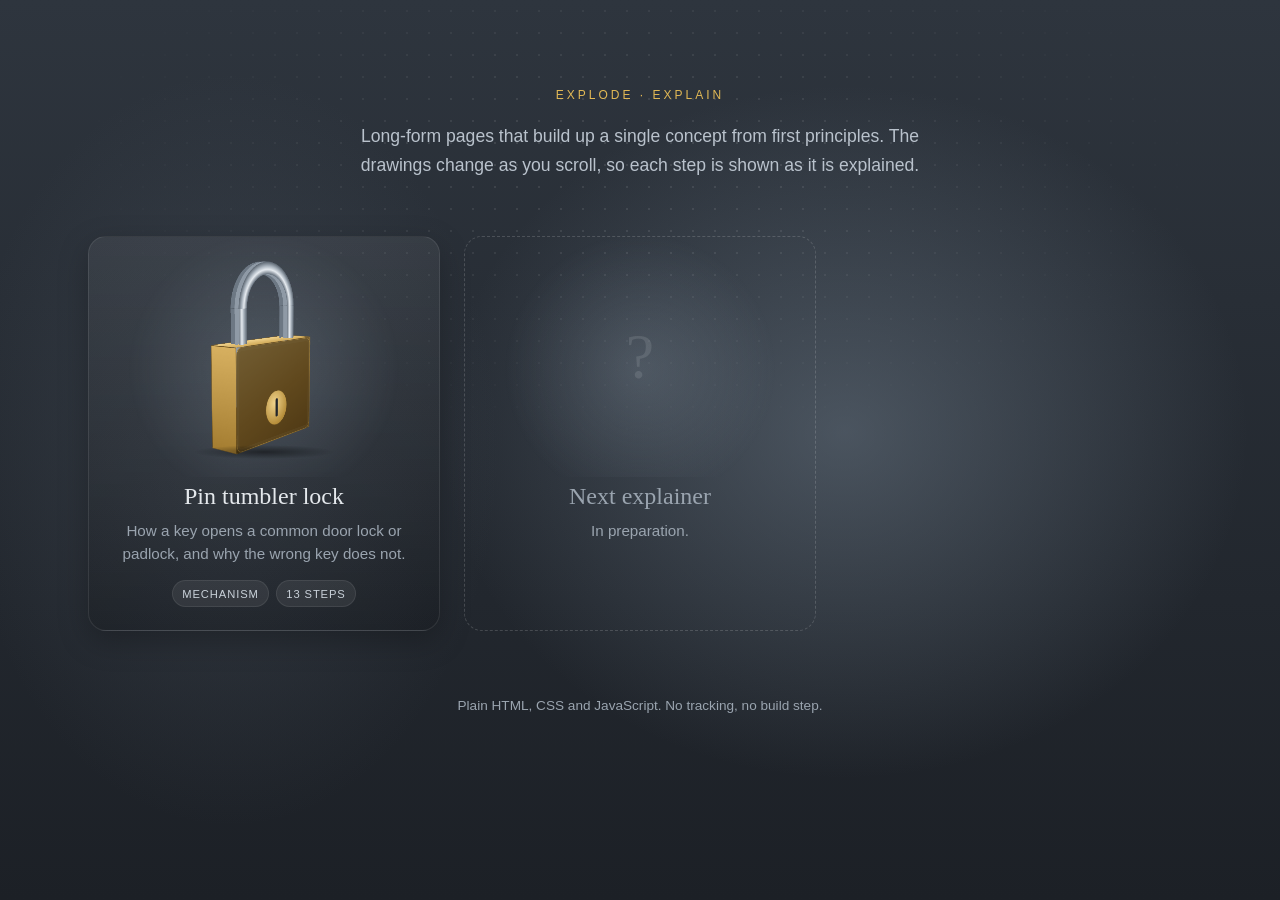
==== index.html @ 5054f6c0 "Initial commit" ====
<!DOCTYPE html>
<html lang="en">
<head>
  <meta charset="utf-8">
  <meta name="viewport" content="width=device-width, initial-scale=1">
  <title>Explainers</title>
  <meta name="description" content="Long-form pages that build up one concept at a time, with drawings that change as you scroll.">
  <link rel="stylesheet" href="shared/explainer.css">
  <link rel="stylesheet" href="shared/gallery.css">
  <!-- Card heroes: each explainer's padlock/diagram code and its hero.js -->
  <link rel="stylesheet" href="explainers/pin-tumbler-lock/padlock.css">
</head>
<body>
  <main class="gallery">
    <header class="masthead">
      <span class="kicker">Explode &middot; Explain</span>
      <p>Long-form pages that build up a single concept from first principles. The drawings change as you scroll, so each step is shown as it is explained.</p>
    </header>

    <section class="cards">
      <!-- To add an explainer: copy a card, set href, data-hero (the folder name), title, text and tags. -->
      <a class="card" href="explainers/pin-tumbler-lock/index.html">
        <div class="card-stage" data-hero="pin-tumbler-lock"></div>
        <div class="card-body">
          <h2>Pin tumbler lock</h2>
          <p>How a key opens a common door lock or padlock, and why the wrong key does not.</p>
          <div class="tags"><span class="tag">Mechanism</span><span class="tag">13 steps</span></div>
        </div>
      </a>

      <div class="card soon" aria-hidden="true">
        <div class="card-stage">?</div>
        <div class="card-body">
          <h2>Next explainer</h2>
          <p>In preparation.</p>
        </div>
      </div>
    </section>

    <footer class="site-footer">Plain HTML, CSS and JavaScript. No tracking, no build step.</footer>
  </main>

  <script src="explainers/pin-tumbler-lock/padlock.js"></script>
  <script src="explainers/pin-tumbler-lock/hero.js"></script>
  <script>
    // Start each card's hero animation and run them all in one loop.
    (function () {
      var reduce = window.matchMedia("(prefers-reduced-motion: reduce)").matches;
      var items = [];
      document.querySelectorAll("[data-hero]").forEach(function (stage) {
        var make = (window.ExplainerHeroes || {})[stage.dataset.hero];
        if (!make) return;
        var card = stage.closest(".card");
        var item = { update: make(stage), hover: false };
        card.addEventListener("mouseenter", function () { item.hover = true; });
        card.addEventListener("mouseleave", function () { item.hover = false; });
        card.addEventListener("focus", function () { item.hover = true; });
        card.addEventListener("blur", function () { item.hover = false; });
        items.push(item);
      });
      var last = performance.now();
      function frame(now) {
        var dt = reduce ? 0 : Math.min(0.1, (now - last) / 1000);
        last = now;
        items.forEach(function (it) { it.update(dt, it.hover); });
        requestAnimationFrame(frame);
      }
      frame(last);
    })();
  </script>
</body>
</html>
---- shared/explainer.css ----
/* Shared theme and layout for all explainers.
   Slate background with a soft spotlight behind the stage and the text. */

:root {
  --bg-deep: #1c2026;
  --bg-mid: #2e353e;
  --bg-light: #4f5a66;
  --text: #e4e8ec;
  --muted: #9aa4af;
  --rule: rgba(255, 255, 255, 0.12);
  --accent: #e2b955;
  --ok: #7fd49b;
  --bad: #ee6b6b;
  --link: #9cc3ef;
  --serif: "Linux Libertine", "Georgia", "Times New Roman", serif;
  --sans: -apple-system, "Segoe UI", "Helvetica Neue", Arial, sans-serif;
  --text-col: 30rem;
}

* { box-sizing: border-box; }

html { background: var(--bg-deep); }

body {
  margin: 0;
  color: var(--text);
  font: 17px/1.65 var(--sans);
  -webkit-font-smoothing: antialiased;
}

/* Fixed background: dark slate with two soft pools of light. */
body::before {
  content: "";
  position: fixed;
  inset: 0;
  z-index: -1;
  background:
    radial-gradient(ellipse 45% 55% at 66% 48%, rgba(120, 135, 150, 0.45), transparent 70%),
    radial-gradient(ellipse 30% 60% at 18% 50%, rgba(110, 122, 136, 0.22), transparent 70%),
    linear-gradient(180deg, var(--bg-mid), var(--bg-deep));
}

a { color: var(--link); }

h1, h2, h3 {
  font-family: var(--serif);
  font-weight: normal;
  line-height: 1.25;
}

h1 {
  font-size: 2.4rem;
  margin: 0 0 0.4rem;
  padding-bottom: 0.3rem;
  border-bottom: 1px solid var(--rule);
}

h2 {
  font-size: 1.55rem;
  margin: 0 0 0.6rem;
  padding-bottom: 0.25rem;
  border-bottom: 1px solid var(--rule);
}

p { margin: 0 0 0.9rem; }

dfn { font-style: normal; font-weight: 600; }

/* Terms that light up a part of the drawing */
dfn[data-part] {
  cursor: help;
  border-bottom: 1px dotted rgba(226, 185, 85, 0.7);
  transition: color 0.2s;
}
dfn[data-part]:hover, dfn[data-part]:focus {
  color: var(--accent);
  outline: none;
}

/* ---------- Top bar and progress ---------- */

.topbar {
  position: fixed;
  top: 0; left: 0; right: 0;
  z-index: 10;
  padding: 0.5rem 1.25rem;
  font-size: 0.85rem;
  color: var(--muted);
}

.topbar a { color: var(--muted); text-decoration: none; }
.topbar a:hover { color: var(--text); }

.progress {
  position: fixed;
  top: 0; left: 0;
  height: 2px;
  width: 0;
  z-index: 11;
  background: var(--accent);
  opacity: 0.7;
}

/* ---------- Two-column scrollytelling layout ---------- */

.explainer {
  display: grid;
  grid-template-columns: minmax(18rem, var(--text-col)) 1fr;
}

.stage {
  grid-column: 2;
  grid-row: 1;
  position: sticky;
  top: 0;
  height: 100vh;
  height: 100svh;
  overflow: hidden;
}

.steps {
  grid-column: 1;
  grid-row: 1;
  padding: 0 1.5rem 0 2.5rem;
}

.step {
  /* Each step needs some scroll length to drive its animation, but not a
     full screen: 60% keeps neighbouring text blocks close together. */
  min-height: 60vh;
  min-height: 60svh;
  display: flex;
  flex-direction: column;
  justify-content: center;
  padding: 1.5rem 0;
  opacity: 0.25;
  transition: opacity 0.4s;
}

.step.is-active { opacity: 1; }

.step.hero { min-height: 100vh; min-height: 100svh; position: relative; }

/* "Scroll to begin" cue at the bottom of the first screen */
.scroll-cue {
  position: absolute;
  left: 0;
  bottom: 2rem;
  display: flex;
  align-items: center;
  gap: 0.75rem;
  font-size: 0.8rem;
  letter-spacing: 0.12em;
  text-transform: uppercase;
  color: var(--accent);
}
.scroll-cue .chevron {
  width: 10px;
  height: 10px;
  border-right: 2px solid currentColor;
  border-bottom: 2px solid currentColor;
  transform: rotate(45deg);
  animation: cue-bounce 1.6s ease-in-out infinite;
}
@keyframes cue-bounce {
  0%, 100% { transform: translateY(-3px) rotate(45deg); opacity: 0.5; }
  50% { transform: translateY(4px) rotate(45deg); opacity: 1; }
}

/* ---------- Chapter rail ---------- */

.rail {
  position: fixed;
  right: 1.1rem;
  top: 50%;
  transform: translateY(-50%);
  z-index: 9;
  display: flex;
  flex-direction: column;
  gap: 0.55rem;
}
.rail button {
  position: relative;
  width: 9px;
  height: 9px;
  padding: 0;
  border-radius: 50%;
  border: 1px solid rgba(255, 255, 255, 0.35);
  background: transparent;
  cursor: pointer;
  transition: background 0.3s, transform 0.3s, border-color 0.3s;
}
.rail button:hover { border-color: var(--accent); }
.rail button.is-active {
  background: var(--accent);
  border-color: var(--accent);
  transform: scale(1.3);
}
.rail button::after {
  content: attr(data-label);
  position: absolute;
  right: 1.2rem;
  top: 50%;
  transform: translateY(-50%);
  white-space: nowrap;
  font: 0.8rem var(--sans);
  color: var(--text);
  background: rgba(20, 24, 29, 0.9);
  padding: 0.2rem 0.55rem;
  border-radius: 4px;
  opacity: 0;
  pointer-events: none;
  transition: opacity 0.2s;
}
.rail button:hover::after, .rail button:focus-visible::after { opacity: 1; }

.step .caption {
  color: var(--muted);
  font-size: 0.85rem;
}

.step ul, .step ol { margin: 0 0 0.9rem; padding-left: 1.3rem; }
.step li { margin-bottom: 0.25rem; }

.scroll-hint {
  margin-top: 1.5rem;
  color: var(--muted);
  font-size: 0.85rem;
}

/* Wikipedia-style infobox */
.infobox {
  font-size: 0.85rem;
  border: 1px solid var(--rule);
  background: rgba(0, 0, 0, 0.15);
  border-collapse: collapse;
  margin: 0.5rem 0 1rem;
  width: 100%;
}
.infobox th, .infobox td {
  text-align: left;
  vertical-align: top;
  padding: 0.3rem 0.6rem;
  border-top: 1px solid var(--rule);
}
.infobox th { color: var(--muted); font-weight: normal; width: 35%; }

/* ---------- Footer notes (outside the scroll steps) ---------- */

.after {
  max-width: 46rem;
  margin: 0 auto;
  padding: 4rem 1.5rem 6rem;
}

.note {
  border: 1px solid var(--rule);
  border-left: 3px solid var(--accent);
  background: rgba(0, 0, 0, 0.18);
  padding: 1rem 1.25rem;
  margin-bottom: 2rem;
}

.note h3 { margin: 0 0 0.5rem; font-size: 1.15rem; }

/* ---------- Narrow screens ----------
   The drawing stays fixed in the top half. Text scrolls up from below and
   slides under the drawing, fading out at its lower edge, so the only text
   visible is in the lower half, next to the scene it describes. */

@media (max-width: 800px) {
  .explainer { display: block; }
  .stage {
    position: sticky;
    top: 0;
    height: 50vh;
    height: 50svh;
    z-index: 2;
    /* Opaque, with a soft fade at the bottom edge for text passing under it */
    background:
      radial-gradient(ellipse 80% 70% at 50% 45%, rgba(120, 135, 150, 0.35), transparent 75%),
      linear-gradient(180deg, var(--bg-mid), #283038);
    -webkit-mask-image: linear-gradient(180deg, #000 calc(100% - 2.5rem), transparent);
    mask-image: linear-gradient(180deg, #000 calc(100% - 2.5rem), transparent);
  }
  .steps { position: relative; z-index: 1; padding: 0 1.25rem; }
  .step {
    min-height: 50vh;
    min-height: 50svh;
    justify-content: center;
    padding: 1rem 0;
    opacity: 0.15;
  }
  .step.is-active { opacity: 1; }
  .step.hero {
    min-height: 50vh;
    min-height: 50svh;
    padding-bottom: 3.5rem;
  }
  .scroll-cue { bottom: 1rem; }
  .rail { display: none; }
  .topbar { z-index: 12; }
  h1 { font-size: 1.9rem; }
  .infobox { display: none; }
}

@media (prefers-reduced-motion: reduce) {
  .step { transition: none; }
}
---- shared/gallery.css ----
/* Gallery (home page) styles. Builds on explainer.css. */

.gallery {
  max-width: 72rem;
  margin: 0 auto;
  padding: 5rem 1.5rem 4rem;
}

/* Faint dot grid behind the header, fading out towards the edges. */
.gallery::before {
  content: "";
  position: absolute;
  left: 0; right: 0; top: 0;
  height: 34rem;
  z-index: -1;
  background-image: radial-gradient(rgba(255, 255, 255, 0.09) 1px, transparent 1.5px);
  background-size: 22px 22px;
  -webkit-mask-image: radial-gradient(ellipse 60% 70% at 50% 30%, #000 20%, transparent 75%);
  mask-image: radial-gradient(ellipse 60% 70% at 50% 30%, #000 20%, transparent 75%);
}

.masthead {
  text-align: center;
  margin-bottom: 3.5rem;
}

.kicker {
  display: inline-block;
  font-size: 0.75rem;
  letter-spacing: 0.25em;
  text-transform: uppercase;
  color: var(--accent);
  margin-bottom: 1rem;
}

.masthead h1 {
  font-size: clamp(2.6rem, 6vw, 4.2rem);
  border: 0;
  margin: 0 0 1rem;
  letter-spacing: -0.01em;
}

.masthead h1 em {
  font-style: italic;
  color: var(--accent);
}

.masthead p {
  max-width: 36rem;
  margin: 0 auto;
  color: #b9c2cc;
  font-size: 1.1rem;
}

/* ---------- Card grid ---------- */

.cards {
  display: grid;
  grid-template-columns: repeat(auto-fill, minmax(17rem, 1fr));
  gap: 1.5rem;
}

.card {
  position: relative;
  display: flex;
  flex-direction: column;
  border-radius: 18px;
  overflow: hidden;
  text-decoration: none;
  color: var(--text);
  background: linear-gradient(180deg, rgba(255, 255, 255, 0.06), rgba(0, 0, 0, 0.18));
  border: 1px solid rgba(255, 255, 255, 0.09);
  box-shadow: 0 10px 30px rgba(0, 0, 0, 0.25);
  transition: transform 0.35s ease, border-color 0.35s, box-shadow 0.35s;
}

.card:hover, .card:focus-visible {
  transform: translateY(-4px);
  border-color: rgba(226, 185, 85, 0.45);
  box-shadow: 0 18px 40px rgba(0, 0, 0, 0.35), 0 0 0 1px rgba(226, 185, 85, 0.15);
  outline: none;
}

.card-stage {
  position: relative;
  height: 15rem;
  perspective: 1000px;
  display: flex;
  align-items: center;
  justify-content: center;
  overflow: hidden;
}

/* Spotlight on the hero, brighter on hover. */
.card-stage::before {
  content: "";
  position: absolute;
  inset: 0;
  background: radial-gradient(circle at 50% 55%, rgba(150, 165, 180, 0.35), transparent 62%);
  transition: opacity 0.35s;
  opacity: 0.7;
}
.card:hover .card-stage::before { opacity: 1; }

/* Soft floor shadow under the spinning object. */
.card-stage::after {
  content: "";
  position: absolute;
  left: 30%; right: 30%;
  bottom: 1.1rem;
  height: 14px;
  border-radius: 50%;
  background: radial-gradient(ellipse, rgba(0, 0, 0, 0.45), transparent 70%);
}

.card-body {
  padding: 0.25rem 1.4rem 1.4rem;
  text-align: center;
}

.card h2 {
  border: 0;
  margin: 0 0 0.35rem;
  font-size: 1.5rem;
}

.card p {
  margin: 0 0 0.9rem;
  color: var(--muted);
  font-size: 0.95rem;
  line-height: 1.5;
}

.tags {
  display: flex;
  gap: 0.4rem;
  justify-content: center;
  flex-wrap: wrap;
}

.tag {
  font-size: 0.7rem;
  letter-spacing: 0.08em;
  text-transform: uppercase;
  padding: 0.2rem 0.6rem;
  border-radius: 999px;
  color: #c9d1d9;
  background: rgba(255, 255, 255, 0.07);
  border: 1px solid rgba(255, 255, 255, 0.08);
}

/* Placeholder for explainers not yet written. */
.card.soon {
  background: transparent;
  border: 1px dashed rgba(255, 255, 255, 0.16);
  box-shadow: none;
  color: var(--muted);
}
.card.soon:hover { transform: none; border-color: rgba(255, 255, 255, 0.16); }
.card.soon .card-stage { font: 4rem var(--serif); color: rgba(255, 255, 255, 0.12); }
.card.soon .card-stage::after { display: none; }

.site-footer {
  margin-top: 4rem;
  text-align: center;
  font-size: 0.85rem;
  color: var(--muted);
}
---- explainers/pin-tumbler-lock/padlock.css ----
/* 3D padlock parts (used by the explainer and by the gallery card). */

.lock3d {
  position: relative;
  width: 0;
  height: 0;
  transform-style: preserve-3d;
}

.lock3d .p {
  position: absolute;
  left: 0;
  top: 0;
  transform-style: preserve-3d;
}

/* Body faces: brass. Lighting is applied per frame through --shade, a dark
   overlay set from how directly each face points at the light. */
.face { border: 1px solid rgba(60, 40, 10, 0.5); }
.face::after {
  content: "";
  position: absolute;
  inset: 0;
  border-radius: inherit;
  background: rgba(24, 14, 2, var(--shade, 0));
  pointer-events: none;
}
.face-front {
  border-radius: 14px;
  background: linear-gradient(160deg, #e7c470 0%, #c09640 55%, #9a752c 100%);
  box-shadow: inset 0 0 0 6px rgba(255, 230, 160, 0.14);
}
.face-back   { border-radius: 14px; background: linear-gradient(160deg, #d9b462, #a17a2f); }
.face-left,
.face-right  { background: linear-gradient(180deg, #d7b060, #a47d31); }
.face-top    { background: linear-gradient(180deg, #f0d28c, #d1aa58); }
.face-bottom { background: #8a6a2a; }

/* Latch, the arm with a slot, and the cam lever that drives it */
.latch {
  border-radius: 3px;
  background: linear-gradient(180deg, #e3e8ed, #8c97a3);
  border: 1px solid #4b545e;
}
.yoke {
  border-radius: 3px;
  background: linear-gradient(90deg, #8c97a3, #dfe5ea 45%, #8c97a3);
  border: 1px solid #4b545e;
}
.yoke .slot {
  position: absolute;
  left: 3px;
  top: 46px;
  width: 4px;
  height: 24px;
  border-radius: 2px;
  background: #2a3036;
}
.cam {
  /* Only the right half is drawn: a lever from the plug axis to the pin. */
  background: linear-gradient(90deg, transparent 50%, #c9a44f 50%, #e8c877 80%, #b38c3c);
  border-radius: 0 6px 6px 0;
}
.cam-pin {
  position: absolute;
  right: 0;
  top: 0;
  width: 12px;
  height: 12px;
  border-radius: 50%;
  background: radial-gradient(circle at 35% 35%, #f2f5f8, #7d8893);
  box-shadow: 0 0 0 1px #3d454e;
}

.disc {
  border-radius: 50%;
  background: radial-gradient(circle at 40% 35%, #c39b48, #8e6c2a);
  border: 1px solid rgba(60, 40, 10, 0.6);
}
.disc-front {
  background: radial-gradient(circle at 40% 35%, #f0d38c, #b78f3c 70%, #8e6c2a);
}
.keyway {
  position: absolute;
  left: 50%;
  top: 50%;
  width: 7px;
  height: 34px;
  margin: -17px 0 0 -3.5px;
  border-radius: 3px;
  background: #22262b;
}

.pin3d {
  border-radius: 4px 4px 2px 2px;
  background: linear-gradient(180deg, #d6dde4 0 48%, #222 48% 52%, #e1bb61 52% 100%);
  border: 1px solid rgba(0, 0, 0, 0.35);
}

.key3d .blade {
  position: absolute;
  background: linear-gradient(180deg, #ece2bd, #b5a97e);
  clip-path: polygon(0 30%, 12% 0, 20% 45%, 30% 10%, 42% 55%, 52% 15%, 64% 35%, 74% 0, 86% 0, 100% 50%, 100% 100%, 0 100%);
}
.key3d .bow {
  position: absolute;
  border-radius: 50%;
  background: radial-gradient(circle, transparent 0 22%, #e2d6a8 23% 100%);
  border: 1px solid #8e8460;
}

.lbl3d {
  white-space: nowrap;
  font-size: 15px;
  color: var(--text);
  text-shadow: 0 1px 3px rgba(0, 0, 0, 0.8);
}
.lbl3d::before {
  content: "";
  display: inline-block;
  width: 6px;
  height: 6px;
  margin-right: 6px;
  border-radius: 50%;
  background: var(--accent);
  vertical-align: middle;
}

/* Highlight when the matching term in the text is hovered */
.lock3d .is-lit {
  filter: drop-shadow(0 0 3px #f3d27a) drop-shadow(0 0 10px rgba(226, 185, 85, 0.8));
}
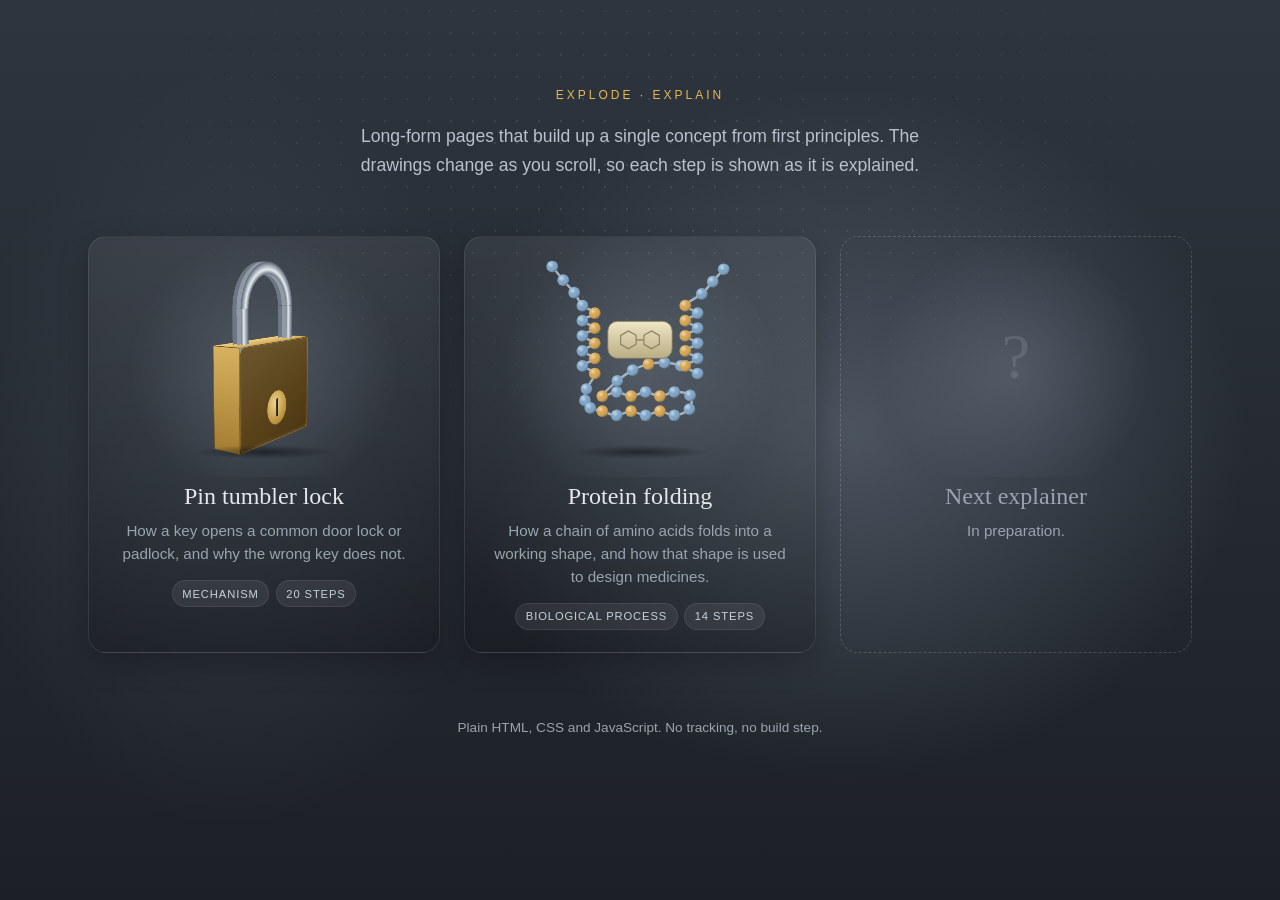
==== commit 93f6fd4f: "Add protein folding, lock picking" ====
--- a/index.html
+++ b/index.html
@@ -24,7 +24,16 @@
         <div class="card-body">
           <h2>Pin tumbler lock</h2>
           <p>How a key opens a common door lock or padlock, and why the wrong key does not.</p>
-          <div class="tags"><span class="tag">Mechanism</span><span class="tag">13 steps</span></div>
+          <div class="tags"><span class="tag">Mechanism</span><span class="tag">20 steps</span></div>
+        </div>
+      </a>
+
+      <a class="card" href="explainers/protein-folding/index.html">
+        <div class="card-stage" data-hero="protein-folding"></div>
+        <div class="card-body">
+          <h2>Protein folding</h2>
+          <p>How a chain of amino acids folds into a working shape, and how that shape is used to design medicines.</p>
+          <div class="tags"><span class="tag">Biological process</span><span class="tag">14 steps</span></div>
         </div>
       </a>
 
@@ -42,6 +51,8 @@
 
   <script src="explainers/pin-tumbler-lock/padlock.js"></script>
   <script src="explainers/pin-tumbler-lock/hero.js"></script>
+  <script src="explainers/protein-folding/protein.js"></script>
+  <script src="explainers/protein-folding/hero.js"></script>
   <script>
     // Start each card's hero animation and run them all in one loop.
     (function () {
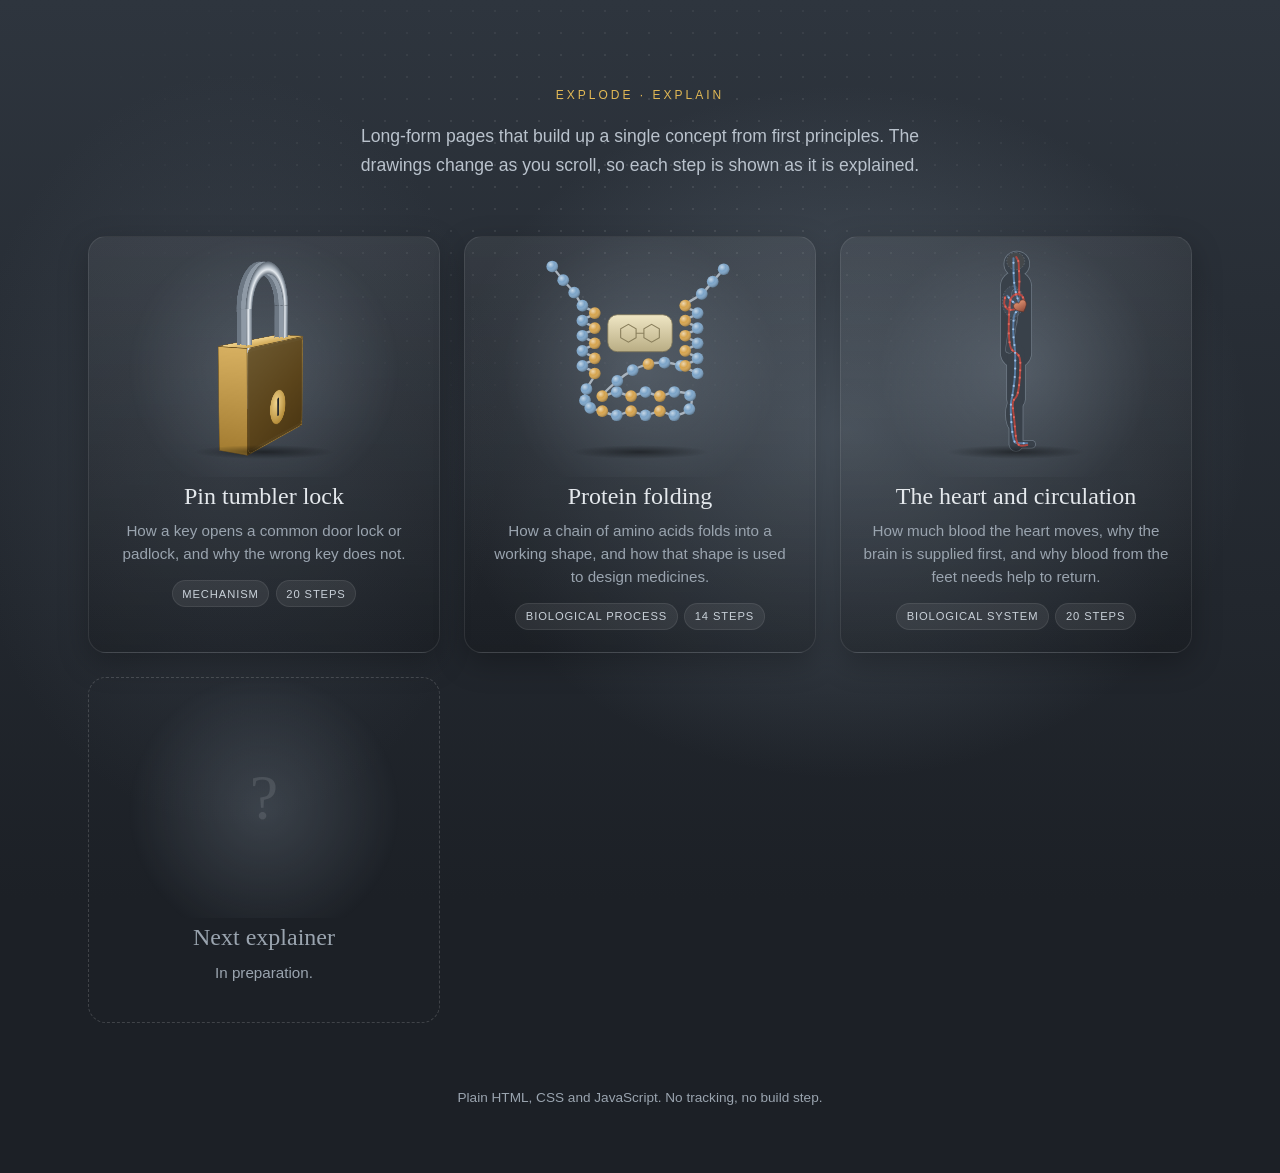
==== commit b44ae35e: "Add heart explainer" ====
--- a/index.html
+++ b/index.html
@@ -37,6 +37,15 @@
         </div>
       </a>
 
+      <a class="card" href="explainers/heart-circulation/index.html">
+        <div class="card-stage" data-hero="heart-circulation"></div>
+        <div class="card-body">
+          <h2>The heart and circulation</h2>
+          <p>How much blood the heart moves, why the brain is supplied first, and why blood from the feet needs help to return.</p>
+          <div class="tags"><span class="tag">Biological system</span><span class="tag">20 steps</span></div>
+        </div>
+      </a>
+
       <div class="card soon" aria-hidden="true">
         <div class="card-stage">?</div>
         <div class="card-body">
@@ -53,6 +62,8 @@
   <script src="explainers/pin-tumbler-lock/hero.js"></script>
   <script src="explainers/protein-folding/protein.js"></script>
   <script src="explainers/protein-folding/hero.js"></script>
+  <script src="explainers/heart-circulation/body.js"></script>
+  <script src="explainers/heart-circulation/hero.js"></script>
   <script>
     // Start each card's hero animation and run them all in one loop.
     (function () {
--- a/shared/explainer.css
+++ b/shared/explainer.css
@@ -262,6 +262,31 @@
 }
 
 .note h3 { margin: 0 0 0.5rem; font-size: 1.15rem; }
+
+/* Further reading: links for readers who want more, Wikipedia first. */
+.reading { margin: 0 0 2.5rem; }
+.reading h3, .references h3 { margin: 0 0 0.6rem; font-size: 1.15rem; }
+.reading ul {
+  list-style: none;
+  padding: 0;
+  margin: 0;
+  columns: 2 16rem;
+  column-gap: 2rem;
+}
+.reading li { margin: 0 0 0.35rem; break-inside: avoid; }
+.reading .src { color: var(--muted); font-size: 0.8rem; margin-left: 0.35rem; }
+
+/* References: the citation block at the very bottom of each page. */
+.references {
+  border-top: 1px solid var(--rule);
+  padding-top: 1.5rem;
+  margin-top: 2.5rem;
+  font-size: 0.85rem;
+  color: var(--muted);
+}
+.references ol { margin: 0; padding-left: 1.5rem; }
+.references li { margin-bottom: 0.45rem; }
+.references cite { font-style: italic; }
 
 /* ---------- Narrow screens ----------
    The drawing stays fixed in the top half. Text scrolls up from below and
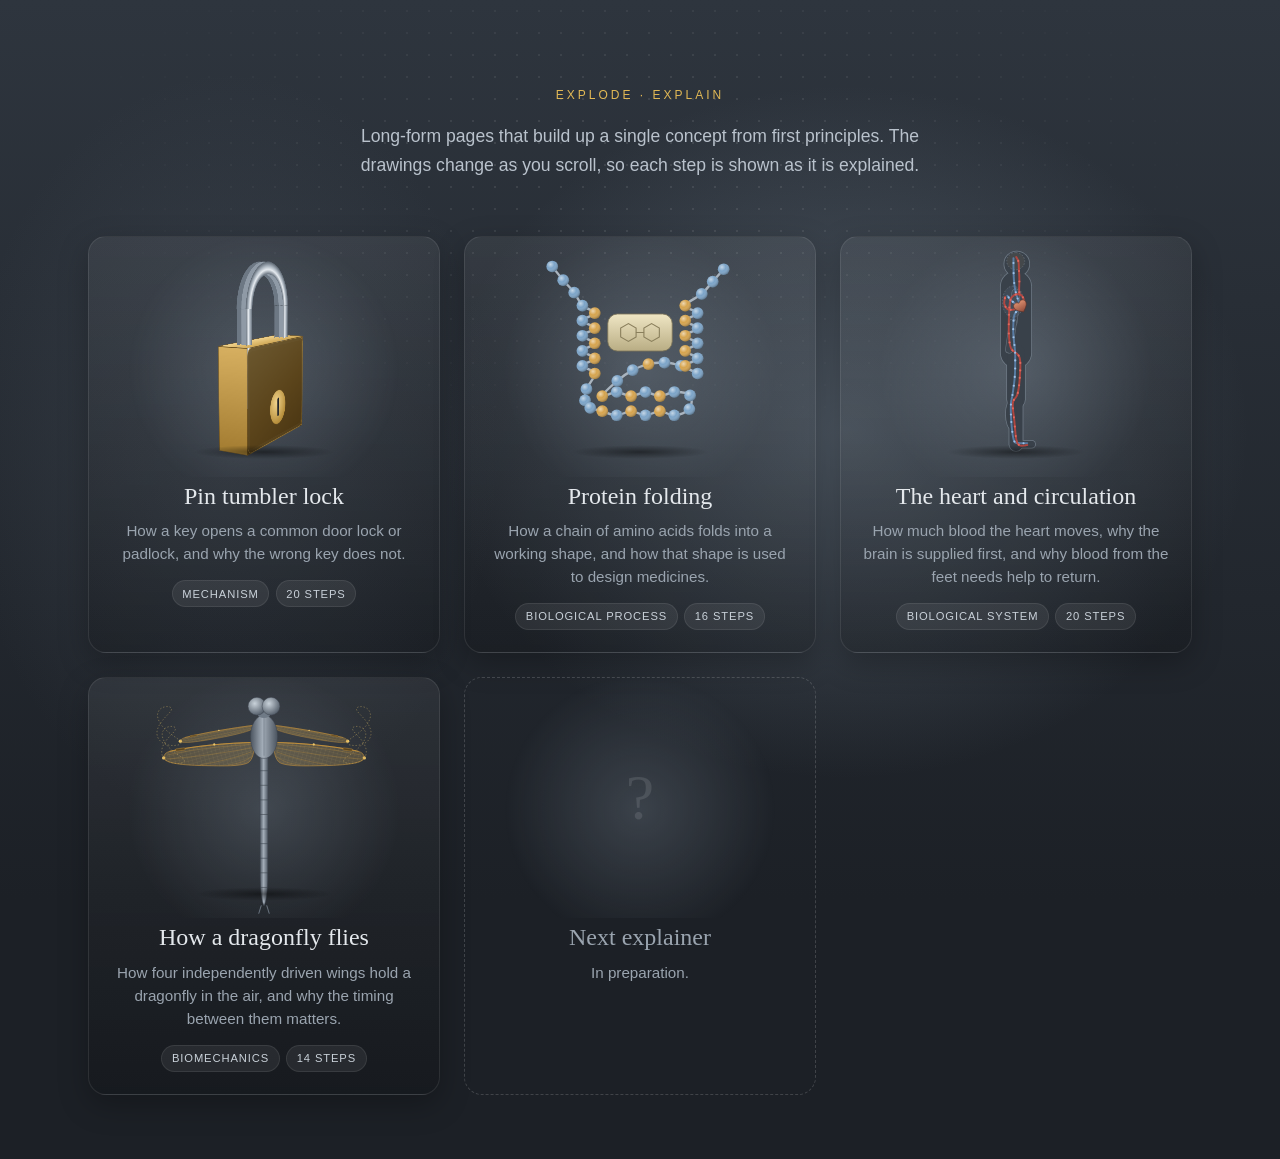
==== commit c42c6fd9: "Add dragonfly" ====
--- a/index.html
+++ b/index.html
@@ -33,7 +33,7 @@
         <div class="card-body">
           <h2>Protein folding</h2>
           <p>How a chain of amino acids folds into a working shape, and how that shape is used to design medicines.</p>
-          <div class="tags"><span class="tag">Biological process</span><span class="tag">14 steps</span></div>
+          <div class="tags"><span class="tag">Biological process</span><span class="tag">16 steps</span></div>
         </div>
       </a>
 
@@ -46,6 +46,15 @@
         </div>
       </a>
 
+      <a class="card" href="explainers/dragonfly-flight/index.html">
+        <div class="card-stage" data-hero="dragonfly-flight"></div>
+        <div class="card-body">
+          <h2>How a dragonfly flies</h2>
+          <p>How four independently driven wings hold a dragonfly in the air, and why the timing between them matters.</p>
+          <div class="tags"><span class="tag">Biomechanics</span><span class="tag">14 steps</span></div>
+        </div>
+      </a>
+
       <div class="card soon" aria-hidden="true">
         <div class="card-stage">?</div>
         <div class="card-body">
@@ -55,7 +64,6 @@
       </div>
     </section>
 
-    <footer class="site-footer">Plain HTML, CSS and JavaScript. No tracking, no build step.</footer>
   </main>
 
   <script src="explainers/pin-tumbler-lock/padlock.js"></script>
@@ -64,6 +72,8 @@
   <script src="explainers/protein-folding/hero.js"></script>
   <script src="explainers/heart-circulation/body.js"></script>
   <script src="explainers/heart-circulation/hero.js"></script>
+  <script src="explainers/dragonfly-flight/dragonfly.js"></script>
+  <script src="explainers/dragonfly-flight/hero.js"></script>
   <script>
     // Start each card's hero animation and run them all in one loop.
     (function () {
